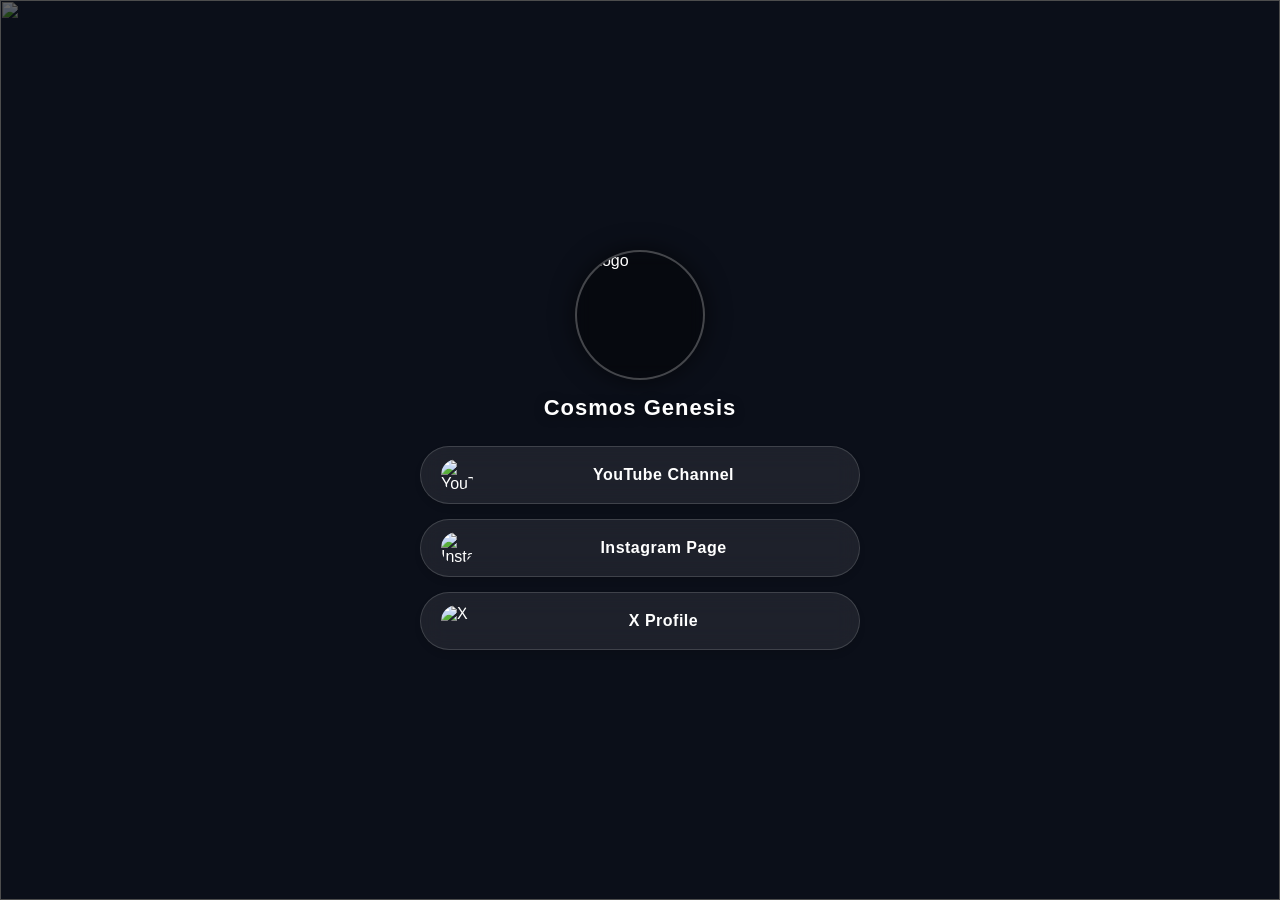
==== index.html @ e55abc97 "index.html" ====
<!DOCTYPE html>
<html lang="en" dir="ltr">
<head>
    <meta charset="UTF-8">
    <meta name="viewport" content="width=device-width, initial-scale=1.0">
    <title>Cosmos Genesis</title>
    <style>
        * {
            margin: 0;
            padding: 0;
            box-sizing: border-box;
            font-family: 'Segoe UI', Tahoma, Geneva, Verdana, sans-serif;
        }

        body {
            background-color: #0b0f19;
            color: #ffffff;
            min-height: 100vh;
            display: flex;
            justify-content: center;
            align-items: center;
            overflow-x: hidden;
            position: relative;
        }

        /* Background Slider Styling with Fade Effect */
        .bg-slider {
            position: fixed;
            top: 0;
            left: 0;
            width: 100vw;
            height: 100vh;
            z-index: -1;
            background-color: #0b0f19;
        }

        .bg-slide {
            position: absolute;
            top: 0;
            left: 0;
            width: 100%;
            height: 100%;
            object-fit: cover;
            filter: brightness(0.4);
            opacity: 0;
            /* Transition set to 3 seconds for smooth fading */
            transition: opacity 3s ease-in-out;
        }

        .bg-slide.active {
            opacity: 1;
        }

        .container {
            width: 100%;
            max-width: 480px;
            padding: 20px;
            display: flex;
            flex-direction: column;
            align-items: center;
            z-index: 1;
        }

        /* Glassmorphism Logo Container */
        .logo-container {
            width: 130px;
            height: 130px;
            border-radius: 50%;
            overflow: hidden;
            border: 2px solid rgba(255, 255, 255, 0.25);
            margin-bottom: 15px;
            box-shadow: 0 0 25px rgba(0, 0, 0, 0.6);
            background: rgba(0, 0, 0, 0.4);
            backdrop-filter: blur(8px);
            -webkit-backdrop-filter: blur(8px);
            display: flex;
            justify-content: center;
            align-items: center;
        }

        .logo-container img {
            width: 100%;
            height: 100%;
            object-fit: cover;
        }

        .brand-title {
            font-size: 22px;
            font-weight: 700;
            letter-spacing: 1px;
            margin-bottom: 25px;
            color: #ffffff;
            text-shadow: 0 2px 10px rgba(0, 0, 0, 0.5);
        }

        .links-list {
            width: 100%;
            display: flex;
            flex-direction: column;
            gap: 15px;
        }

        .link-card {
            display: flex;
            align-items: center;
            background: rgba(255, 255, 255, 0.08);
            backdrop-filter: blur(12px);
            -webkit-backdrop-filter: blur(12px);
            border: 1px solid rgba(255, 255, 255, 0.15);
            padding: 12px 20px;
            border-radius: 50px;
            color: #ffffff;
            text-decoration: none;
            transition: all 0.3s ease;
            box-shadow: 0 4px 6px rgba(0, 0, 0, 0.1);
        }

        .link-card:hover {
            background: rgba(255, 255, 255, 0.18);
            transform: translateY(-3px);
            border-color: rgba(255, 255, 255, 0.4);
            box-shadow: 0 6px 15px rgba(0, 0, 0, 0.3);
        }

        .link-icon {
            width: 32px;
            height: 32px;
            border-radius: 50%;
            object-fit: cover;
            margin-right: 15px;
        }

        .link-title {
            font-size: 16px;
            font-weight: 600;
            letter-spacing: 0.5px;
            text-align: center;
            flex-grow: 1;
        }
    </style>
</head>
<body>

    <!-- Background Slider Container -->
    <div class="bg-slider" id="slider"></div>

    <div class="container">
        <!-- Brand Logo -->
        <div class="logo-container">
            <img src="https://raw.githubusercontent.com/ali-kn-712/Cosmos-Genesis/main/Cosmos%20Genesis%20Logo%20With%20Black%20Circle%20BG.png" alt="Logo">
        </div>
        
        <!-- Brand Name -->
        <h1 class="brand-title">Cosmos Genesis</h1>

        <!-- Social Links List -->
        <div class="links-list">
            <a href="https://www.youtube.com/@https://www.youtube.com/channel/UCxGNtMi_cJDLrhdA0ckl5aQ?sub_confirmation=1" class="link-card" target="_blank" rel="noopener noreferrer">
                <img src="https://raw.githubusercontent.com/ali-kn-712/Cosmos-Genesis/main/YT%20-%20Circle.png" alt="YouTube" class="link-icon">
                <span class="link-title">YouTube Channel</span>
            </a>
            <a href="https://www.instagram.com/cosmos_genesis/" class="link-card" target="_blank" rel="noopener noreferrer">
                <img src="https://raw.githubusercontent.com/ali-kn-712/Cosmos-Genesis/main/IG%20-%20Circle.png" alt="Instagram" class="link-icon">
                <span class="link-title">Instagram Page</span>
            </a>
            <a href="https://twitter.com/AliknspaceR" class="link-card" target="_blank" rel="noopener noreferrer">
                <img src="https://raw.githubusercontent.com/ali-kn-712/Cosmos-Genesis/main/X%20-%20Circle.png" alt="X" class="link-icon">
                <span class="link-title">X Profile</span>
            </a>
        </div>
    </div>

    <script>
        // You can add 10 or more background image raw URLs inside this array.
        // Separate each URL with a comma.
        const backgroundImages = [
            "github.com/ali-kn-712/Cosmos-Genesis/blob/main/1111111111111111111111.jpg?raw=true",
            "https://raw.githubusercontent.com/ali-kn-712/Cosmos-Genesis/refs/heads/main/20250826_004333.jpg",
            "https://raw.githubusercontent.com/ali-kn-712/Cosmos-Genesis/refs/heads/main/20250906_194458.jpg",
            "https://raw.githubusercontent.com/ali-kn-712/Cosmos-Genesis/refs/heads/main/52634851277_009638fba9_k.jpg",
            "https://raw.githubusercontent.com/ali-kn-712/Cosmos-Genesis/refs/heads/main/52723752377_4c4428f711_k.jpg",
            "https://raw.githubusercontent.com/ali-kn-712/Cosmos-Genesis/refs/heads/main/fh%20launch.jpg",
        ];

        const sliderContainer = document.getElementById('slider');
        let currentIndex = 0;

        // Dynamically create image elements for the slider
        backgroundImages.forEach((url, index) => {
            const img = document.createElement('img');
            img.src = url;
            img.className = `bg-slide ${index === 0 ? 'active' : ''}`;
            sliderContainer.appendChild(img);
        });

        const slides = document.querySelectorAll('.bg-slide');

        // Automatically change the background image every 5 seconds with fade effect
        setInterval(() => {
            slides[currentIndex].classList.remove('active');
            currentIndex = (currentIndex + 1) % slides.length;
            slides[currentIndex].classList.add('active');
        }, 5000);
    </script>
</body>
</html>
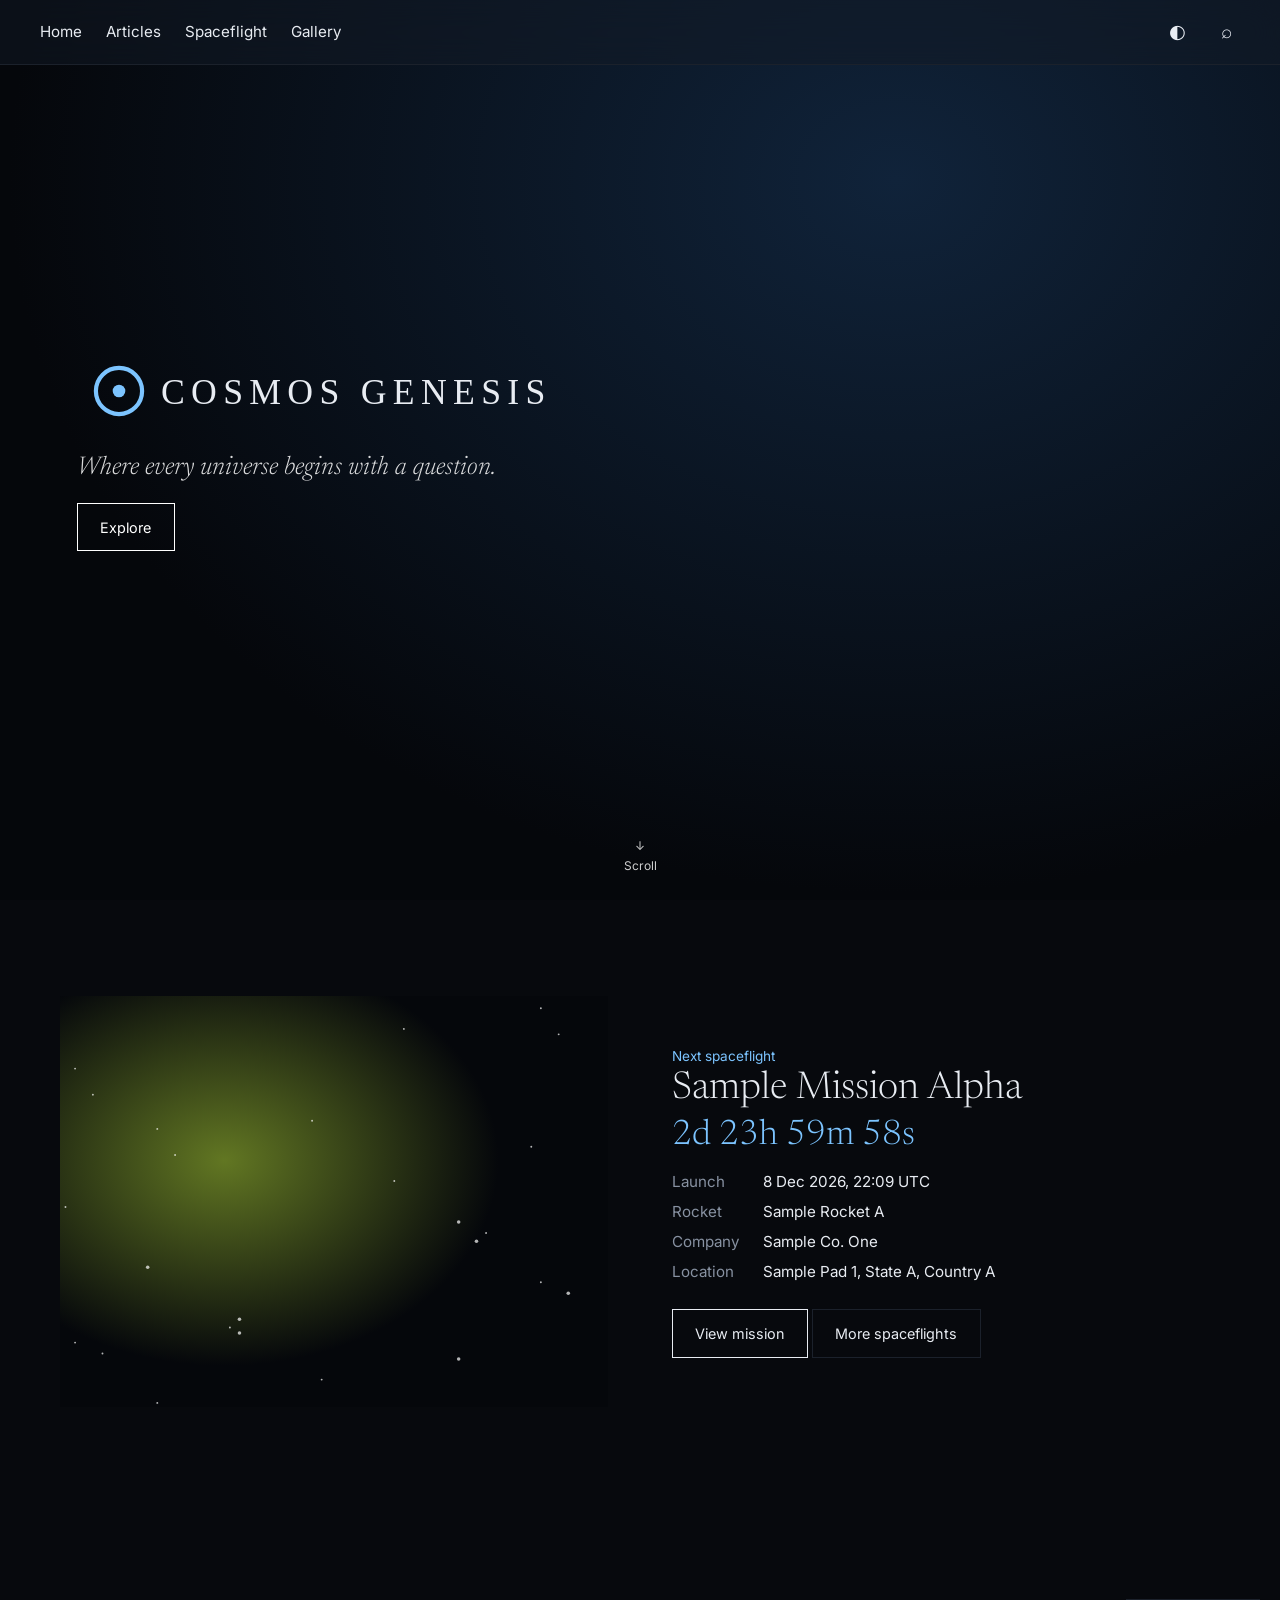
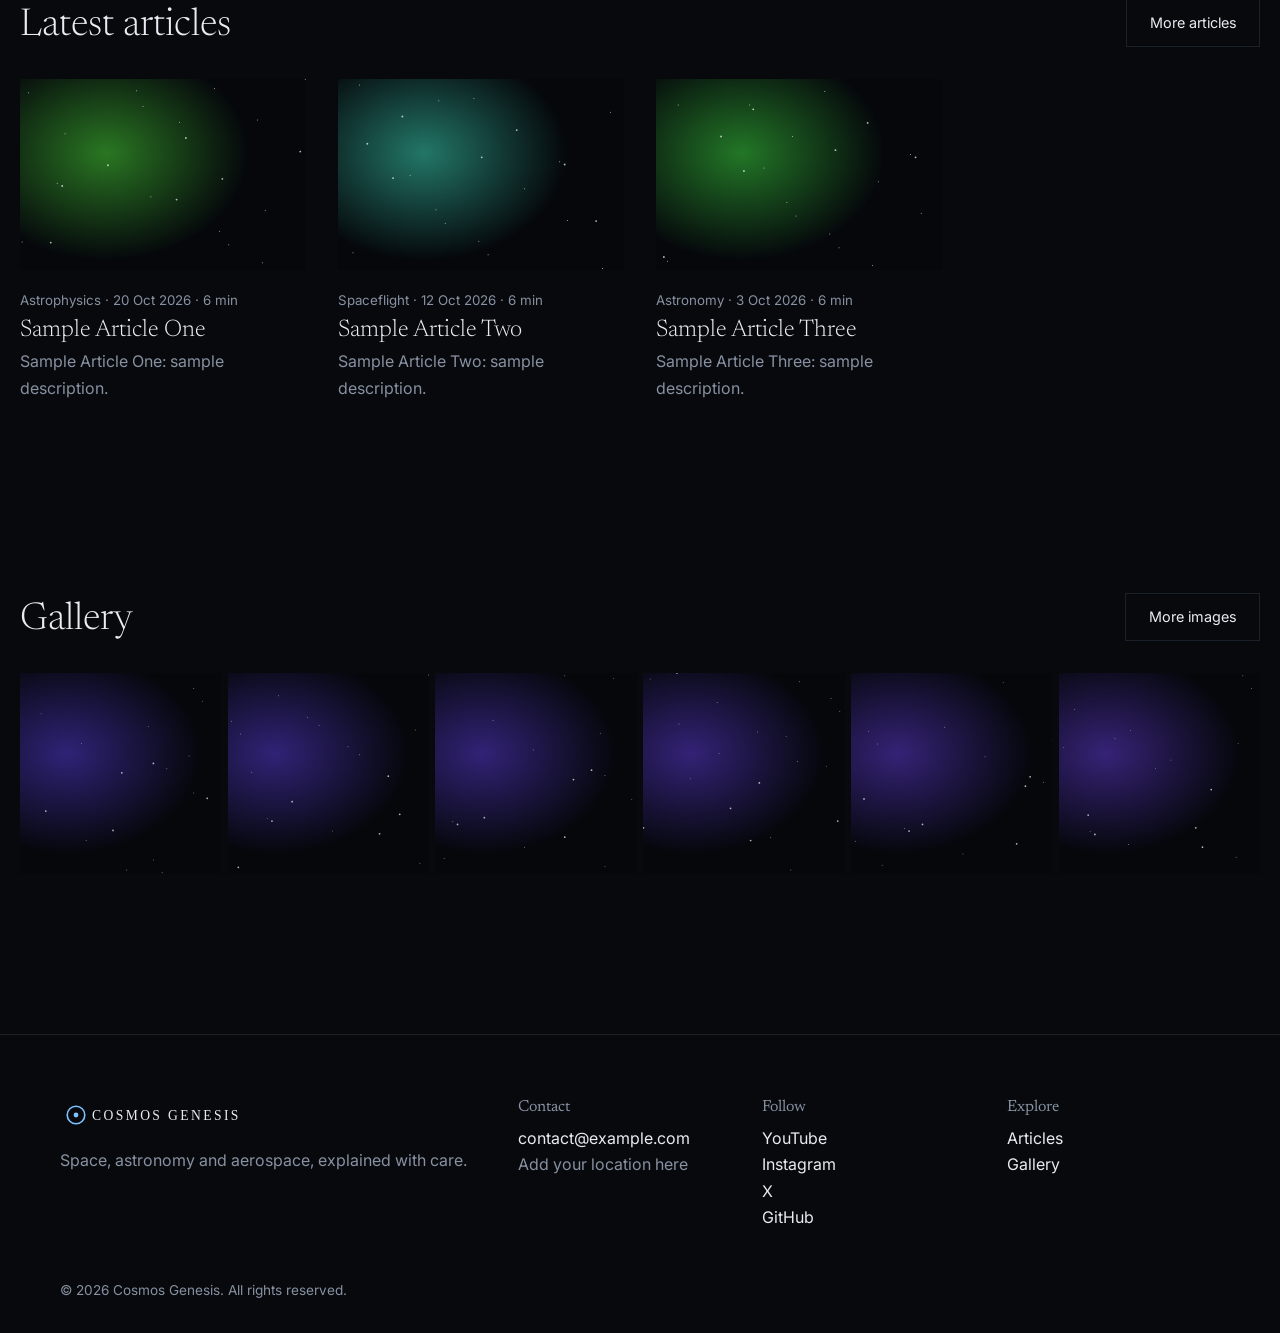
==== commit 5872990a: "Initial Cosmos Genesis website upload" ====
--- a/index.html
+++ b/index.html
@@ -1,206 +1,9 @@
-<!DOCTYPE html>
-<html lang="en" dir="ltr">
-<head>
-    <meta charset="UTF-8">
-    <meta name="viewport" content="width=device-width, initial-scale=1.0">
-    <title>Cosmos Genesis</title>
-    <style>
-        * {
-            margin: 0;
-            padding: 0;
-            box-sizing: border-box;
-            font-family: 'Segoe UI', Tahoma, Geneva, Verdana, sans-serif;
-        }
-
-        body {
-            background-color: #0b0f19;
-            color: #ffffff;
-            min-height: 100vh;
-            display: flex;
-            justify-content: center;
-            align-items: center;
-            overflow-x: hidden;
-            position: relative;
-        }
-
-        /* Background Slider Styling with Fade Effect */
-        .bg-slider {
-            position: fixed;
-            top: 0;
-            left: 0;
-            width: 100vw;
-            height: 100vh;
-            z-index: -1;
-            background-color: #0b0f19;
-        }
-
-        .bg-slide {
-            position: absolute;
-            top: 0;
-            left: 0;
-            width: 100%;
-            height: 100%;
-            object-fit: cover;
-            filter: brightness(0.4);
-            opacity: 0;
-            /* Transition set to 3 seconds for smooth fading */
-            transition: opacity 3s ease-in-out;
-        }
-
-        .bg-slide.active {
-            opacity: 1;
-        }
-
-        .container {
-            width: 100%;
-            max-width: 480px;
-            padding: 20px;
-            display: flex;
-            flex-direction: column;
-            align-items: center;
-            z-index: 1;
-        }
-
-        /* Glassmorphism Logo Container */
-        .logo-container {
-            width: 130px;
-            height: 130px;
-            border-radius: 50%;
-            overflow: hidden;
-            border: 2px solid rgba(255, 255, 255, 0.25);
-            margin-bottom: 15px;
-            box-shadow: 0 0 25px rgba(0, 0, 0, 0.6);
-            background: rgba(0, 0, 0, 0.4);
-            backdrop-filter: blur(8px);
-            -webkit-backdrop-filter: blur(8px);
-            display: flex;
-            justify-content: center;
-            align-items: center;
-        }
-
-        .logo-container img {
-            width: 100%;
-            height: 100%;
-            object-fit: cover;
-        }
-
-        .brand-title {
-            font-size: 22px;
-            font-weight: 700;
-            letter-spacing: 1px;
-            margin-bottom: 25px;
-            color: #ffffff;
-            text-shadow: 0 2px 10px rgba(0, 0, 0, 0.5);
-        }
-
-        .links-list {
-            width: 100%;
-            display: flex;
-            flex-direction: column;
-            gap: 15px;
-        }
-
-        .link-card {
-            display: flex;
-            align-items: center;
-            background: rgba(255, 255, 255, 0.08);
-            backdrop-filter: blur(12px);
-            -webkit-backdrop-filter: blur(12px);
-            border: 1px solid rgba(255, 255, 255, 0.15);
-            padding: 12px 20px;
-            border-radius: 50px;
-            color: #ffffff;
-            text-decoration: none;
-            transition: all 0.3s ease;
-            box-shadow: 0 4px 6px rgba(0, 0, 0, 0.1);
-        }
-
-        .link-card:hover {
-            background: rgba(255, 255, 255, 0.18);
-            transform: translateY(-3px);
-            border-color: rgba(255, 255, 255, 0.4);
-            box-shadow: 0 6px 15px rgba(0, 0, 0, 0.3);
-        }
-
-        .link-icon {
-            width: 32px;
-            height: 32px;
-            border-radius: 50%;
-            object-fit: cover;
-            margin-right: 15px;
-        }
-
-        .link-title {
-            font-size: 16px;
-            font-weight: 600;
-            letter-spacing: 0.5px;
-            text-align: center;
-            flex-grow: 1;
-        }
-    </style>
-</head>
-<body>
-
-    <!-- Background Slider Container -->
-    <div class="bg-slider" id="slider"></div>
-
-    <div class="container">
-        <!-- Brand Logo -->
-        <div class="logo-container">
-            <img src="https://raw.githubusercontent.com/ali-kn-712/Cosmos-Genesis/main/Cosmos%20Genesis%20Logo%20With%20Black%20Circle%20BG.png" alt="Logo">
-        </div>
-        
-        <!-- Brand Name -->
-        <h1 class="brand-title">Cosmos Genesis</h1>
-
-        <!-- Social Links List -->
-        <div class="links-list">
-            <a href="https://www.youtube.com/@https://www.youtube.com/channel/UCxGNtMi_cJDLrhdA0ckl5aQ?sub_confirmation=1" class="link-card" target="_blank" rel="noopener noreferrer">
-                <img src="https://raw.githubusercontent.com/ali-kn-712/Cosmos-Genesis/main/YT%20-%20Circle.png" alt="YouTube" class="link-icon">
-                <span class="link-title">YouTube Channel</span>
-            </a>
-            <a href="https://www.instagram.com/cosmos_genesis/" class="link-card" target="_blank" rel="noopener noreferrer">
-                <img src="https://raw.githubusercontent.com/ali-kn-712/Cosmos-Genesis/main/IG%20-%20Circle.png" alt="Instagram" class="link-icon">
-                <span class="link-title">Instagram Page</span>
-            </a>
-            <a href="https://twitter.com/AliknspaceR" class="link-card" target="_blank" rel="noopener noreferrer">
-                <img src="https://raw.githubusercontent.com/ali-kn-712/Cosmos-Genesis/main/X%20-%20Circle.png" alt="X" class="link-icon">
-                <span class="link-title">X Profile</span>
-            </a>
-        </div>
-    </div>
-
-    <script>
-        // You can add 10 or more background image raw URLs inside this array.
-        // Separate each URL with a comma.
-        const backgroundImages = [
-            "github.com/ali-kn-712/Cosmos-Genesis/blob/main/1111111111111111111111.jpg?raw=true",
-            "https://raw.githubusercontent.com/ali-kn-712/Cosmos-Genesis/refs/heads/main/20250826_004333.jpg",
-            "https://raw.githubusercontent.com/ali-kn-712/Cosmos-Genesis/refs/heads/main/20250906_194458.jpg",
-            "https://raw.githubusercontent.com/ali-kn-712/Cosmos-Genesis/refs/heads/main/52634851277_009638fba9_k.jpg",
-            "https://raw.githubusercontent.com/ali-kn-712/Cosmos-Genesis/refs/heads/main/52723752377_4c4428f711_k.jpg",
-            "https://raw.githubusercontent.com/ali-kn-712/Cosmos-Genesis/refs/heads/main/fh%20launch.jpg",
-        ];
-
-        const sliderContainer = document.getElementById('slider');
-        let currentIndex = 0;
-
-        // Dynamically create image elements for the slider
-        backgroundImages.forEach((url, index) => {
-            const img = document.createElement('img');
-            img.src = url;
-            img.className = `bg-slide ${index === 0 ? 'active' : ''}`;
-            sliderContainer.appendChild(img);
-        });
-
-        const slides = document.querySelectorAll('.bg-slide');
-
-        // Automatically change the background image every 5 seconds with fade effect
-        setInterval(() => {
-            slides[currentIndex].classList.remove('active');
-            currentIndex = (currentIndex + 1) % slides.length;
-            slides[currentIndex].classList.add('active');
-        }, 5000);
-    </script>
-</body>
-</html>
+<!doctype html><html lang="en" data-theme="dark"><head><meta charset="utf-8">
+<meta name="viewport" content="width=device-width,initial-scale=1"><title>Cosmos Genesis</title>
+<link rel="icon" id="fav" href="assets/brand/favicon.svg">
+<link rel="preconnect" href="https://fonts.googleapis.com"><link rel="preconnect" href="https://fonts.gstatic.com" crossorigin>
+<link rel="stylesheet" href="https://fonts.googleapis.com/css2?family=Newsreader:ital,opsz,wght@0,6..72,300;1,6..72,300&family=Inter:wght@400;500&display=swap">
+<link rel="stylesheet" href="css/styles.css"></head>
+<body><header id="nav" class="hide"></header><main id="app"></main><footer id="foot"></footer>
+<button id="top" aria-label="Back to top">↑</button><div id="overlay" class="ov" role="dialog" aria-modal="true"></div>
+<script type="module" src="js/app.js"></script></body></html>
--- a/css/styles.css
+++ b/css/styles.css
@@ -0,0 +1,84 @@
+:root{--bg:#07090d;--fg:#e8ecf2;--mut:#8791a1;--line:#1b212b;--acc:#7cc4ff;--panel:#0c1016;--glass:rgba(18,26,38,.5);--go:#35c47a;--bad:#e5484d;--serif:'Newsreader',Georgia,serif;--sans:'Inter',system-ui,sans-serif}
+[data-theme=light]{--bg:#f5f6f8;--fg:#0b1017;--mut:#5a6577;--line:#d8dde5;--acc:#14609f;--panel:#fff;--glass:rgba(255,255,255,.65)}
+*{box-sizing:border-box;margin:0}html{scroll-behavior:smooth}
+body{background:var(--bg);color:var(--fg);font:16px/1.65 var(--sans);text-align:left}
+a{color:inherit;text-decoration:none}img,video{display:block;max-width:100%}button{font:inherit;color:inherit;background:none;border:0;cursor:pointer}
+:focus-visible{outline:2px solid var(--acc);outline-offset:2px}
+h1,h2,h3{font-family:var(--serif);font-weight:300;line-height:1.1}h1{font-size:clamp(2.2rem,5vw,4rem)}h2{font-size:clamp(1.7rem,3vw,2.6rem)}
+input,textarea,select{background:var(--panel);color:var(--fg);border:1px solid var(--line);padding:.7rem .8rem;font:inherit;border-radius:0}
+.wrap{max-width:1240px;margin:auto;padding:0 clamp(1rem,4vw,2.5rem)}.pt{padding-top:7rem}.sec{padding:6rem 0}
+.mut,small{color:var(--mut)}.eyebrow{color:var(--acc);font-size:.85rem}
+.btn{display:inline-block;border:1px solid var(--fg);padding:.7rem 1.4rem;font-size:.9rem;transition:.25s}.btn:hover{background:var(--fg);color:var(--bg)}
+.btn.ghost{border-color:var(--line)}.btn.sm{padding:.3rem .7rem;font-size:.8rem;text-align:center}.btn.off{opacity:.4;pointer-events:none}
+#app.in{animation:fi .6s}@keyframes fi{from{opacity:0}}
+#nav{position:fixed;inset:0 0 auto;z-index:50;display:flex;align-items:center;gap:1.2rem;padding:.8rem clamp(1rem,4vw,2.5rem);background:var(--glass);backdrop-filter:blur(16px);border-bottom:1px solid var(--line);transition:transform .5s,opacity .5s}
+#nav.hide{transform:translateY(-100%);opacity:0}#nav nav{display:flex;gap:1.5rem;overflow-x:auto}#nav a{font-size:.95rem;white-space:nowrap}.sp{flex:1}#nav button{font-size:1.2rem;padding:.2rem .5rem}
+#top{position:fixed;right:1.2rem;bottom:1.2rem;z-index:40;width:2.6rem;height:2.6rem;border:1px solid var(--line);background:var(--glass);backdrop-filter:blur(10px);opacity:0;pointer-events:none;transition:.4s}#top.on{opacity:1;pointer-events:auto}
+.load,.empty{padding:30vh 1rem;text-align:center;color:var(--mut)}.empty{padding:4rem 1rem}
+.full{min-height:100svh;position:relative;display:grid;align-items:center}
+.hero{background:radial-gradient(ellipse at 70% 20%,#10233a,#05070b 70%);overflow:hidden;color:#fff;--poster:none}
+.hero::before{content:"";position:absolute;inset:0;background:var(--poster) center/cover}.hero video{position:absolute;inset:0;width:100%;height:100%;object-fit:cover}
+.hc{position:relative;padding:0 clamp(1rem,6vw,5rem);display:grid;gap:1.4rem;justify-items:start}.hlogo{height:clamp(40px,7vw,84px)}.slogan{font:300 1.6rem var(--serif);font-style:italic;opacity:.85}
+.scroll{position:absolute;bottom:1.5rem;left:50%;transform:translateX(-50%);font-size:.75rem;text-align:center;color:inherit;opacity:.8;z-index:2}
+.split{display:grid;grid-template-columns:1fr 1fr;gap:4rem;align-items:center}.split>img{width:100%;aspect-ratio:4/3;object-fit:cover}
+.cd{font:300 2.2rem var(--serif);font-variant-numeric:tabular-nums;color:var(--acc);margin:.5rem 0}
+dl{display:grid;grid-template-columns:auto 1fr;gap:.3rem 1.5rem;margin:1rem 0 1.6rem;font-size:.95rem}dt{color:var(--mut)}dd{margin:0}
+.hd{display:flex;justify-content:space-between;align-items:end;margin-bottom:2rem;gap:1rem}
+.grid3{display:grid;grid-template-columns:repeat(auto-fill,minmax(280px,1fr));gap:2rem}.card{display:block}
+.card img{width:100%;aspect-ratio:3/2;object-fit:cover;margin-bottom:1rem}.card h3{font-size:1.5rem;margin:.3rem 0}.card p{color:var(--mut)}
+.card.big{display:grid;grid-template-columns:1.4fr 1fr;gap:2.5rem;align-items:center;margin-bottom:3rem}.card.big img{margin:0}
+.gstrip{display:grid;grid-template-columns:repeat(auto-fit,minmax(150px,1fr));gap:.4rem}.gstrip img{aspect-ratio:1;object-fit:cover;width:100%}
+.ahero{height:100svh;display:grid;grid-template-columns:1fr 1fr;position:relative}.ahero>img{width:100%;height:100%;object-fit:cover}
+.at{align-self:center;padding:5rem clamp(1.5rem,5vw,5rem)}.at h1{margin:.8rem 0 1.2rem}.lead{font-size:1.15rem;color:var(--mut);margin-bottom:1.5rem}
+.prose{padding:3rem 0}.prose p{margin:0 0 1.2rem;font-size:1.1rem;max-width:68ch}.prose h2{margin-bottom:1rem}.narrow{max-width:800px}
+.mrow{display:grid;grid-template-columns:1fr 1fr;gap:3rem;align-items:center;padding-top:2rem;padding-bottom:2rem}.mrow.r .md{order:2}.md{display:grid;gap:1rem}
+figure{margin:0}figcaption{font-size:.85rem;color:var(--mut);margin-top:.4rem}.mb{display:block;position:relative;width:100%}.wide{padding:2rem 0;max-width:1600px;margin:auto}
+.play{position:absolute;inset:50% auto auto 50%;transform:translate(-50%,-50%);width:3rem;height:3rem;border-radius:50%;background:rgba(0,0,0,.55);display:grid;place-items:center;color:#fff;font-size:.9rem}
+blockquote{font:300 clamp(1.4rem,3vw,2.1rem)/1.3 var(--serif);font-style:italic;padding:3rem 1.5rem;border-left:2px solid var(--acc)}cite{display:block;font:.85rem var(--sans);color:var(--mut);margin-top:.8rem}
+.refs{padding-top:3rem;padding-bottom:3rem}.refs li{margin:.5rem 0 .5rem 1.2rem}.refs a{color:var(--acc)}
+.cols{display:grid;grid-template-columns:1fr 1fr;gap:4rem;padding-top:4rem;padding-bottom:6rem;border-top:1px solid var(--line)}form{display:grid;gap:.8rem}
+.rs{display:flex;align-items:center;gap:1rem;margin-top:1rem}.rs a{flex:1;text-align:center}.rs img{width:100%;aspect-ratio:3/2;object-fit:cover}.rs span{display:block;margin-top:.6rem}.rs button{font-size:2rem;padding:.5rem}
+.dots{display:flex;justify-content:center;gap:.4rem;margin-top:1rem}.dots i{width:6px;height:6px;border-radius:50%;background:var(--line)}.dots i.on{background:var(--acc)}
+.fh{background:#05070b;overflow:hidden;color:#fff;--hi:none}
+.fh::before{content:"";position:absolute;inset:0;background:linear-gradient(90deg,rgba(5,7,11,.75),transparent 60%),var(--hi) center/cover,radial-gradient(ellipse at 80% 100%,#16324f,#05070b 70%)}
+.fh::after{content:"";position:absolute;inset:auto 0 0;height:25%;background:linear-gradient(transparent,var(--bg))}
+.panel{position:relative;z-index:2;margin:6rem clamp(1rem,6vw,5rem) 4rem;max-width:480px;padding:2rem}.panel h1{font-size:clamp(2rem,4vw,3rem)}
+.glass{background:var(--glass);backdrop-filter:blur(18px) saturate(1.3);border:1px solid rgba(124,196,255,.25);border-radius:4px}
+.rocket{position:absolute;right:14%;bottom:8%;height:75%;z-index:1}
+.tz{display:flex;gap:.4rem}.tz button,.chips button{border:1px solid var(--line);padding:.25rem .8rem;font-size:.85rem}.tz button.on,.chips button.on{border-color:var(--acc);color:var(--acc)}.chips{display:flex;gap:.5rem;flex-wrap:wrap;margin-bottom:1rem}
+.fbar{display:grid;grid-template-columns:1fr auto 1fr;align-items:center;margin:2rem 0 1rem;position:relative}.fbar .chips{margin:0}
+.fp{position:absolute;top:100%;left:0;z-index:5;background:var(--panel);border:1px solid var(--line);padding:1rem;display:grid;grid-template-columns:repeat(2,minmax(150px,1fr));gap:1rem;box-shadow:0 20px 50px #0008;font-size:.9rem}
+.fp fieldset{border:0;display:grid;gap:.3rem}.fp legend{color:var(--mut);margin-bottom:.3rem}
+.tw{overflow-x:auto}.fl{min-width:780px}.fr{display:grid;grid-template-columns:3.5rem 2fr 1.5fr 1fr 5rem 6rem;gap:1rem;align-items:center;padding:.9rem 0;border-bottom:1px solid var(--line)}
+.fr.past{grid-template-columns:2fr 1.2fr 1fr 6rem 11rem 11rem}
+.pill{font-size:.75rem;padding:.15rem .6rem;border:1px solid;text-align:center}.pill.go{color:var(--go)}.pill.tbd{color:var(--bad)}
+.pager{display:flex;gap:1rem;align-items:center;justify-content:flex-end;padding:1rem 0}
+.evs{display:grid;grid-template-columns:1.2fr 1fr;gap:3rem;min-height:100svh;align-content:center;padding:4rem 0}
+.ev{display:grid;grid-template-columns:90px 1fr;gap:1rem;padding:.8rem 0;border-bottom:1px solid var(--line)}.ev img{width:90px;aspect-ratio:1;object-fit:cover}.ev.f{display:block;border:0}.ev.f img{width:100%;aspect-ratio:16/10;margin-bottom:1rem}
+.bar{display:flex;gap:1rem;flex-wrap:wrap;margin:1.5rem 0}.center{text-align:center;padding:2rem}
+.mas{columns:3 260px;column-gap:6px;margin-top:1rem}.gi{display:block;position:relative;width:100%;margin:0 0 6px;break-inside:avoid;overflow:hidden}
+.gi img{width:100%;height:100%;object-fit:cover;transition:transform .6s}.gi:hover img{transform:scale(1.04)}
+.hv{position:absolute;inset:auto 0 0;padding:1rem;background:linear-gradient(transparent,#000c);color:#fff;text-align:left;opacity:0;transition:.3s;display:grid}.gi:hover .hv,.gi:focus-visible .hv{opacity:1}
+.ov{position:fixed;inset:0;z-index:100;background:#030407f2;display:none;color:#fff}.ov.on{display:block}.ov.srch.on{display:grid;place-items:start center;padding-top:12vh}
+.sbox{width:min(640px,92vw);display:grid;gap:1rem}.sbox a{display:grid;padding:.6rem 0;border-bottom:1px solid #222}
+.vwrap{display:grid;grid-template-columns:7fr 3fr;height:100%}.ov.article .vwrap{grid-template-columns:1fr}
+.vmain{position:relative;display:grid;grid-template-rows:auto 1fr auto;min-height:0}.vtop{display:flex;justify-content:flex-end;padding:.6rem}.vtop button{font-size:1.4rem;padding:.3rem .8rem}
+.vstage{display:flex;overflow:auto;min-height:0;padding:0 3.5rem}.vstage img,.vstage video{margin:auto;max-width:100%;max-height:100%}.nov{margin:auto;color:var(--mut)}
+.va{position:absolute;top:50%;font-size:3rem;padding:0 .8rem;transform:translateY(-50%);z-index:2}.va.l{left:0}.va.r{right:0}
+.vbar{display:flex;justify-content:space-between;gap:1rem;align-items:center;padding:1rem 1.5rem;flex-wrap:wrap}.vbar button,.vbar select{padding:.3rem .7rem;border:1px solid #333;color:#fff;background:#000}
+.vlist{overflow-y:auto;border-left:1px solid #222;padding:.6rem;display:grid;gap:.5rem;align-content:start}
+.vi{display:grid;grid-template-columns:90px 1fr;gap:.8rem;text-align:left;padding:.4rem;border:2px solid transparent}.vi.sel{border-color:var(--acc)}.vi img{width:90px;aspect-ratio:4/3;object-fit:cover}.vi span{display:grid}
+footer{border-top:1px solid var(--line);padding:4rem 0 2rem;margin-top:4rem}.fgrid{display:grid;grid-template-columns:2fr 1fr 1fr 1fr;gap:2rem}.fgrid img{height:32px;margin-bottom:1rem}.fgrid h4{font:400 1rem var(--serif);color:var(--mut);margin-bottom:.6rem}.copy{margin-top:3rem;color:var(--mut);font-size:.85rem}
+.ad{display:grid;grid-template-columns:220px 1fr;min-height:100svh;padding-top:4rem}.as{border-right:1px solid var(--line);padding:1.5rem 1rem;display:grid;align-content:start;gap:.3rem}.as a{padding:.5rem .8rem;font-size:.95rem}.as a.on{color:var(--acc);background:var(--panel)}
+.ac{padding:2rem;min-width:0}.demo{background:#3a2a05;color:#ffd27a;padding:.6rem 1rem;font-size:.85rem;margin-bottom:1.5rem;border:1px solid #6b4d0a}.ac h2{margin-bottom:1.2rem}
+.stats{display:grid;grid-template-columns:repeat(auto-fit,minmax(140px,1fr));gap:1rem;margin-bottom:1rem}.stats div{border:1px solid var(--line);padding:1rem;display:grid}.stats b{font:300 2rem var(--serif)}
+table{width:100%;border-collapse:collapse;font-size:.9rem}th,td{text-align:left;padding:.6rem;border-bottom:1px solid var(--line)}
+.rte{min-height:220px;border:1px solid var(--line);padding:1rem;background:var(--panel)}.tb{display:flex;gap:.4rem;flex-wrap:wrap;margin:1rem 0}
+.tb button,.blk button,td button,.btn-sm{border:1px solid var(--line);padding:.2rem .6rem;font-size:.85rem}
+.fields{display:grid;grid-template-columns:repeat(auto-fit,minmax(180px,1fr));gap:.6rem}.blk{display:flex;gap:.5rem;align-items:center;border:1px solid var(--line);padding:.5rem;margin:.4rem 0}.blk span{flex:1}
+.agrid{display:grid;grid-template-columns:repeat(auto-fill,minmax(150px,1fr));gap:.6rem}.agrid img{aspect-ratio:1;object-fit:cover;width:100%}
+.toast{position:fixed;bottom:1.5rem;left:1.5rem;background:var(--panel);border:1px solid var(--acc);padding:.8rem 1.2rem;z-index:200}
+@media(max-width:860px){.split,.card.big,.cols,.mrow,.evs,.fgrid,.ad{grid-template-columns:1fr}.mrow.r .md{order:0}.ahero{grid-template-columns:1fr;grid-template-rows:50vh auto;height:auto;min-height:100svh}
+.rocket{opacity:.3;right:-5%}.vwrap{grid-template-columns:1fr;grid-template-rows:60% 40%}.ov.article .vwrap{grid-template-rows:1fr}.vlist{border:0;border-top:1px solid #222}.vstage{padding:0}.sec{padding:3.5rem 0}
+.as{grid-auto-flow:column;overflow-x:auto;border:0}.fp{grid-template-columns:1fr}.fbar{grid-template-columns:1fr;gap:.8rem}}
+@media(prefers-reduced-motion:reduce){*{animation:none!important;transition:none!important}html{scroll-behavior:auto}}
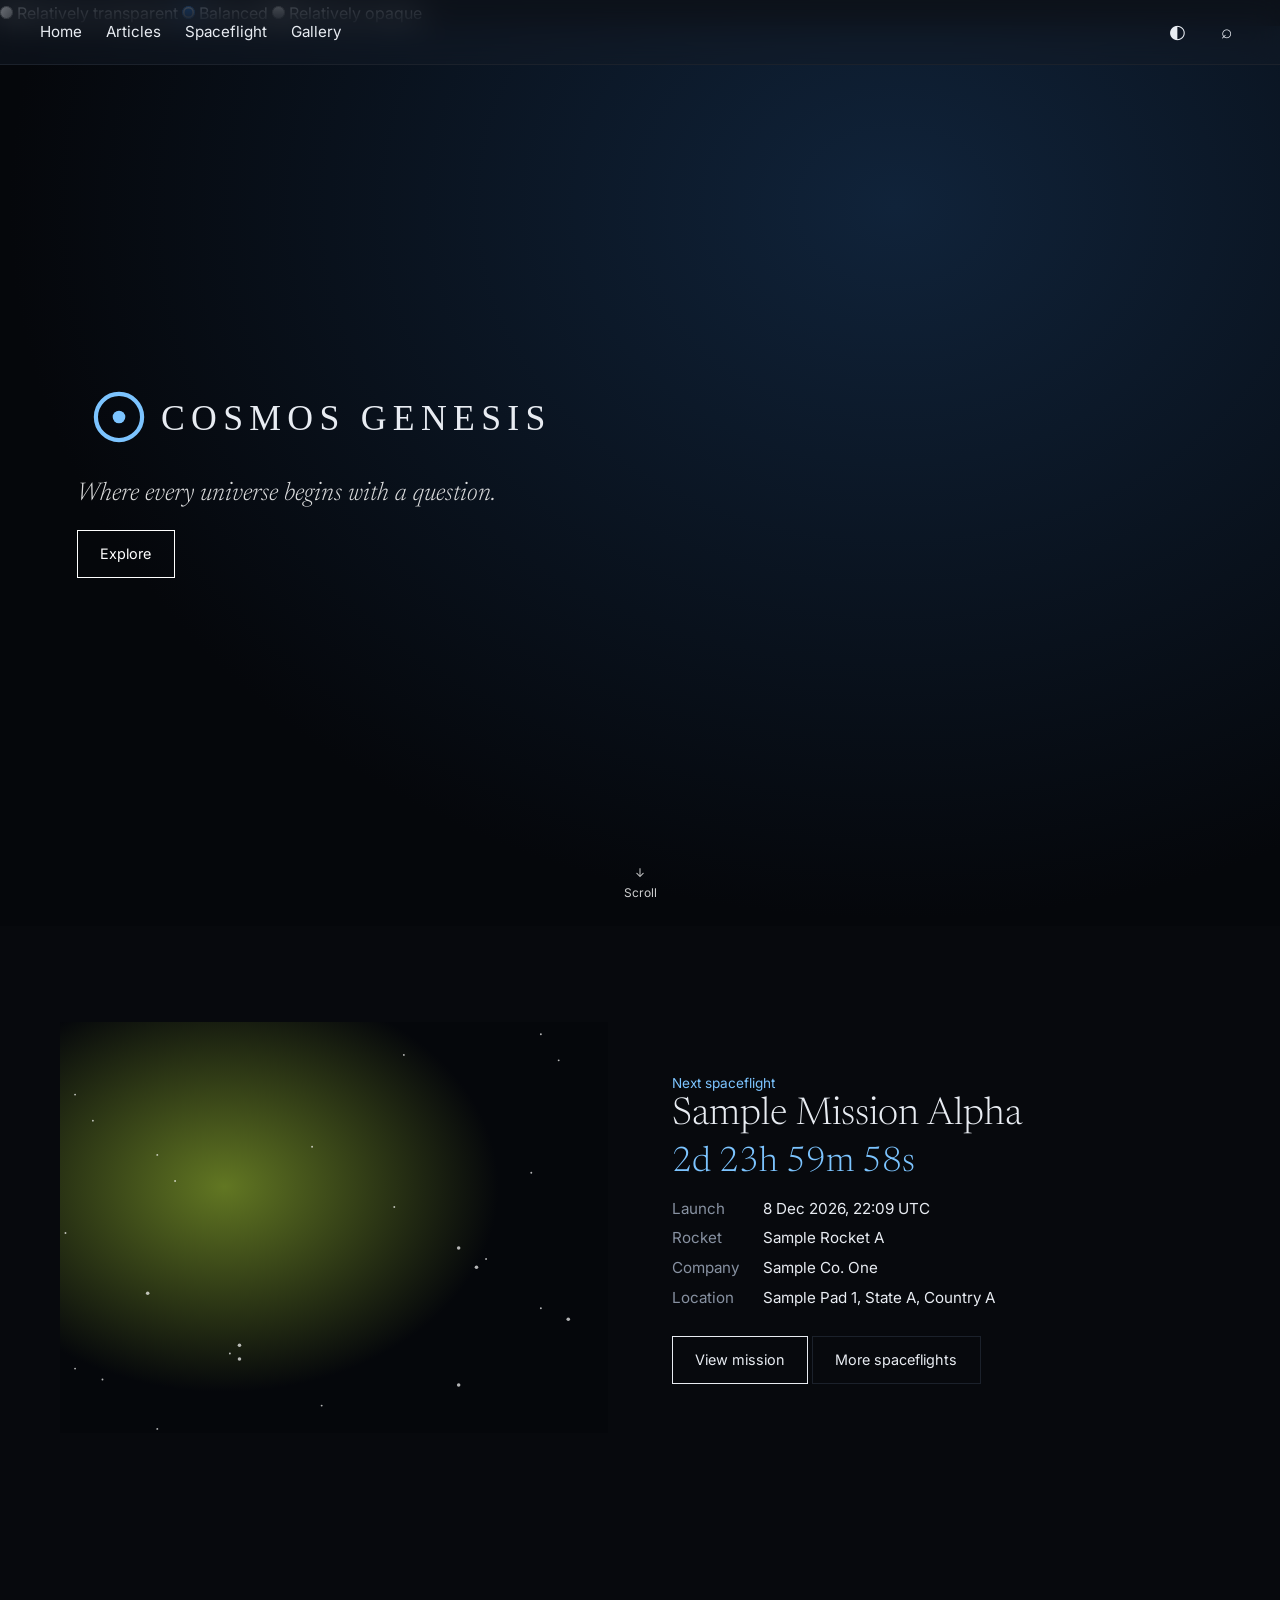
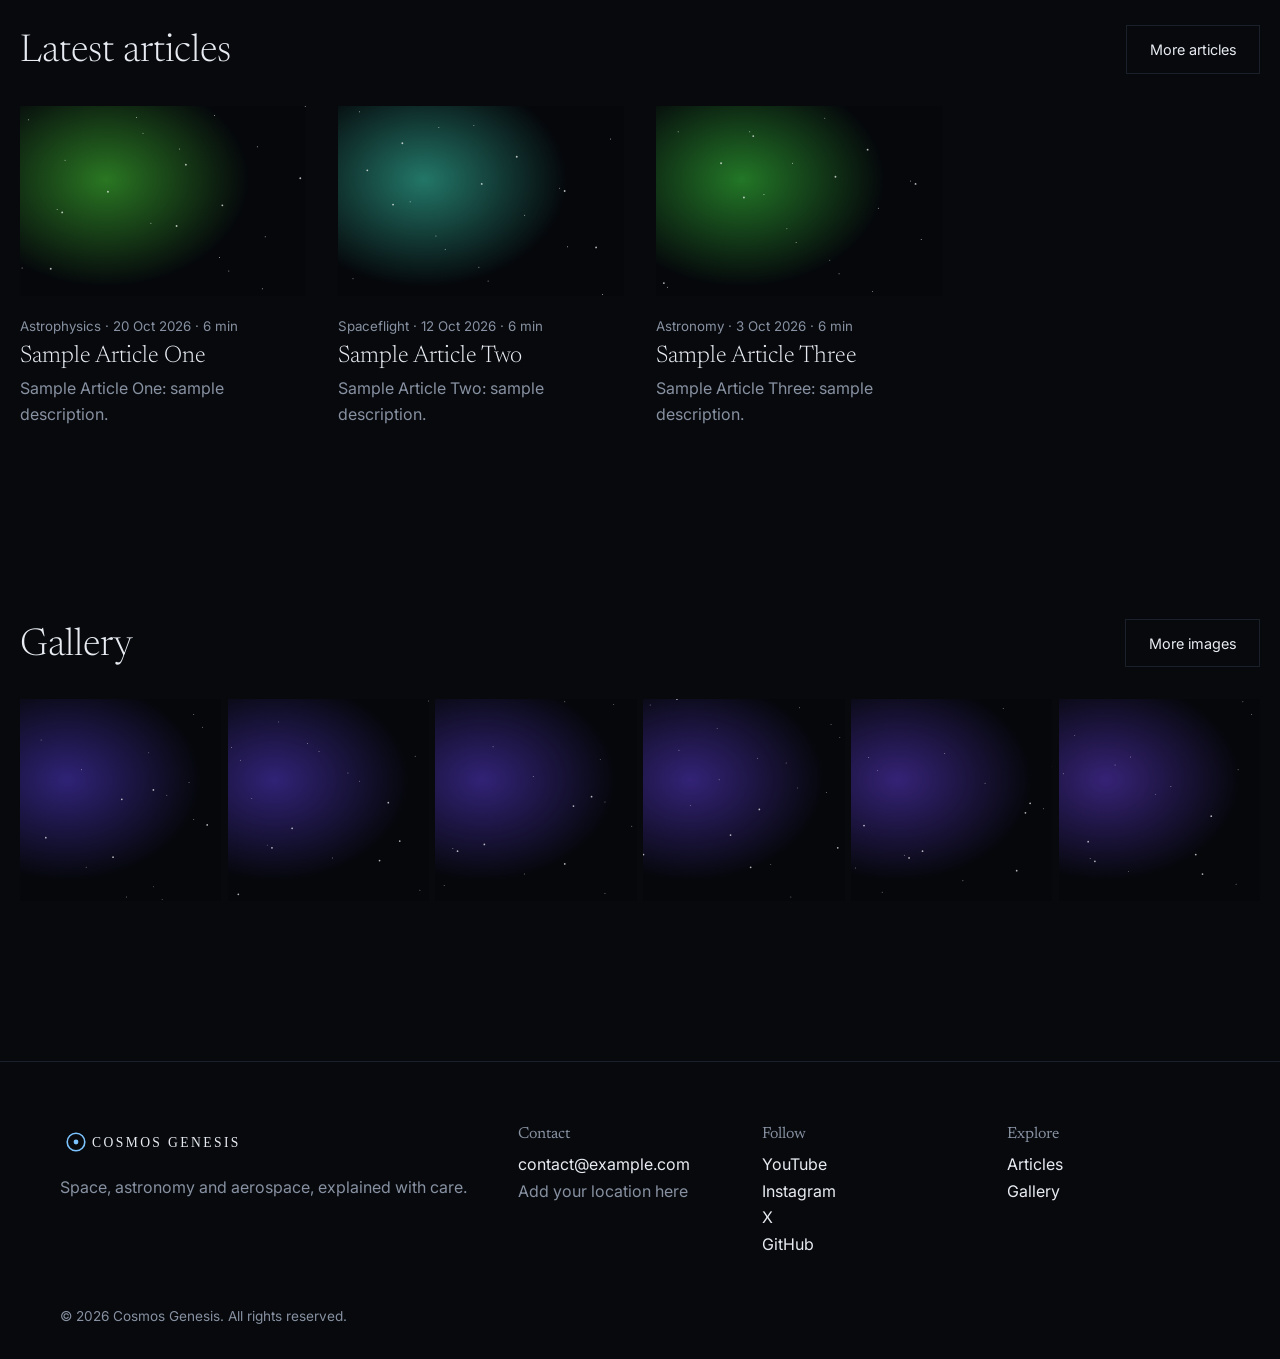
==== commit ea9754ec: "index.html" ====
--- a/index.html
+++ b/index.html
@@ -1,9 +1,51 @@
-<!doctype html><html lang="en" data-theme="dark"><head><meta charset="utf-8">
+<!doctype html>
+<!-- ============================================================
+     COSMOS GENESIS — index.html  (replaces: /index.html)
+     The page content itself is built by js/app.js into <main id="app">.
+     This file only holds the fixed "shell": navigation, footer,
+     back-to-top button, viewer overlay and the glass-transparency control.
+     ============================================================ -->
+<html lang="en" data-theme="dark"><head><meta charset="utf-8">
 <meta name="viewport" content="width=device-width,initial-scale=1"><title>Cosmos Genesis</title>
+<meta name="theme-color" content="#07090d">
 <link rel="icon" id="fav" href="assets/brand/favicon.svg">
+<!-- FONTS -->
 <link rel="preconnect" href="https://fonts.googleapis.com"><link rel="preconnect" href="https://fonts.gstatic.com" crossorigin>
 <link rel="stylesheet" href="https://fonts.googleapis.com/css2?family=Newsreader:ital,opsz,wght@0,6..72,300;1,6..72,300&family=Inter:wght@400;500&display=swap">
+<!-- ALL STYLES live in this one file -->
 <link rel="stylesheet" href="css/styles.css"></head>
-<body><header id="nav" class="hide"></header><main id="app"></main><footer id="foot"></footer>
-<button id="top" aria-label="Back to top">↑</button><div id="overlay" class="ov" role="dialog" aria-modal="true"></div>
+<body>
+
+<!-- NAVIGATION BAR (filled in by app.js; it hides/shows while scrolling) -->
+<header id="nav" class="hide"></header>
+
+<!-- GLASS TRANSPARENCY CONTROL
+     A real 3-step control built from radio buttons. CSS reads which one is checked
+     (see "GLASS CONTROL" in styles.css) and changes the glass opacity/blur variables.
+     It must stay OUTSIDE #nav, because app.js rewrites everything inside #nav.
+     It sits right after #nav so CSS can hide/show it together with the bar. -->
+<div class="glass-ctl" role="radiogroup" aria-label="Glass transparency">
+  <span class="trk">
+    <input class="sr" type="radio" name="glass" id="gl-1" value="clear">
+    <label for="gl-1" title="Relatively transparent"><span class="sr">Relatively transparent</span></label>
+    <input class="sr" type="radio" name="glass" id="gl-2" value="balanced" checked>
+    <label for="gl-2" title="Balanced"><span class="sr">Balanced</span></label>
+    <input class="sr" type="radio" name="glass" id="gl-3" value="opaque">
+    <label for="gl-3" title="Relatively opaque"><span class="sr">Relatively opaque</span></label>
+  </span>
+  <span class="val" aria-hidden="true"></span>
+</div>
+
+<!-- MAIN PAGE CONTENT (filled in by app.js) -->
+<main id="app"></main>
+
+<!-- FOOTER (filled in by app.js from config/site.config.js) -->
+<footer id="foot"></footer>
+
+<!-- BACK TO TOP BUTTON -->
+<button id="top" aria-label="Back to top">↑</button>
+
+<!-- FULL-SCREEN VIEWER AND SEARCH OVERLAY -->
+<div id="overlay" class="ov" role="dialog" aria-modal="true"></div>
+
 <script type="module" src="js/app.js"></script></body></html>
